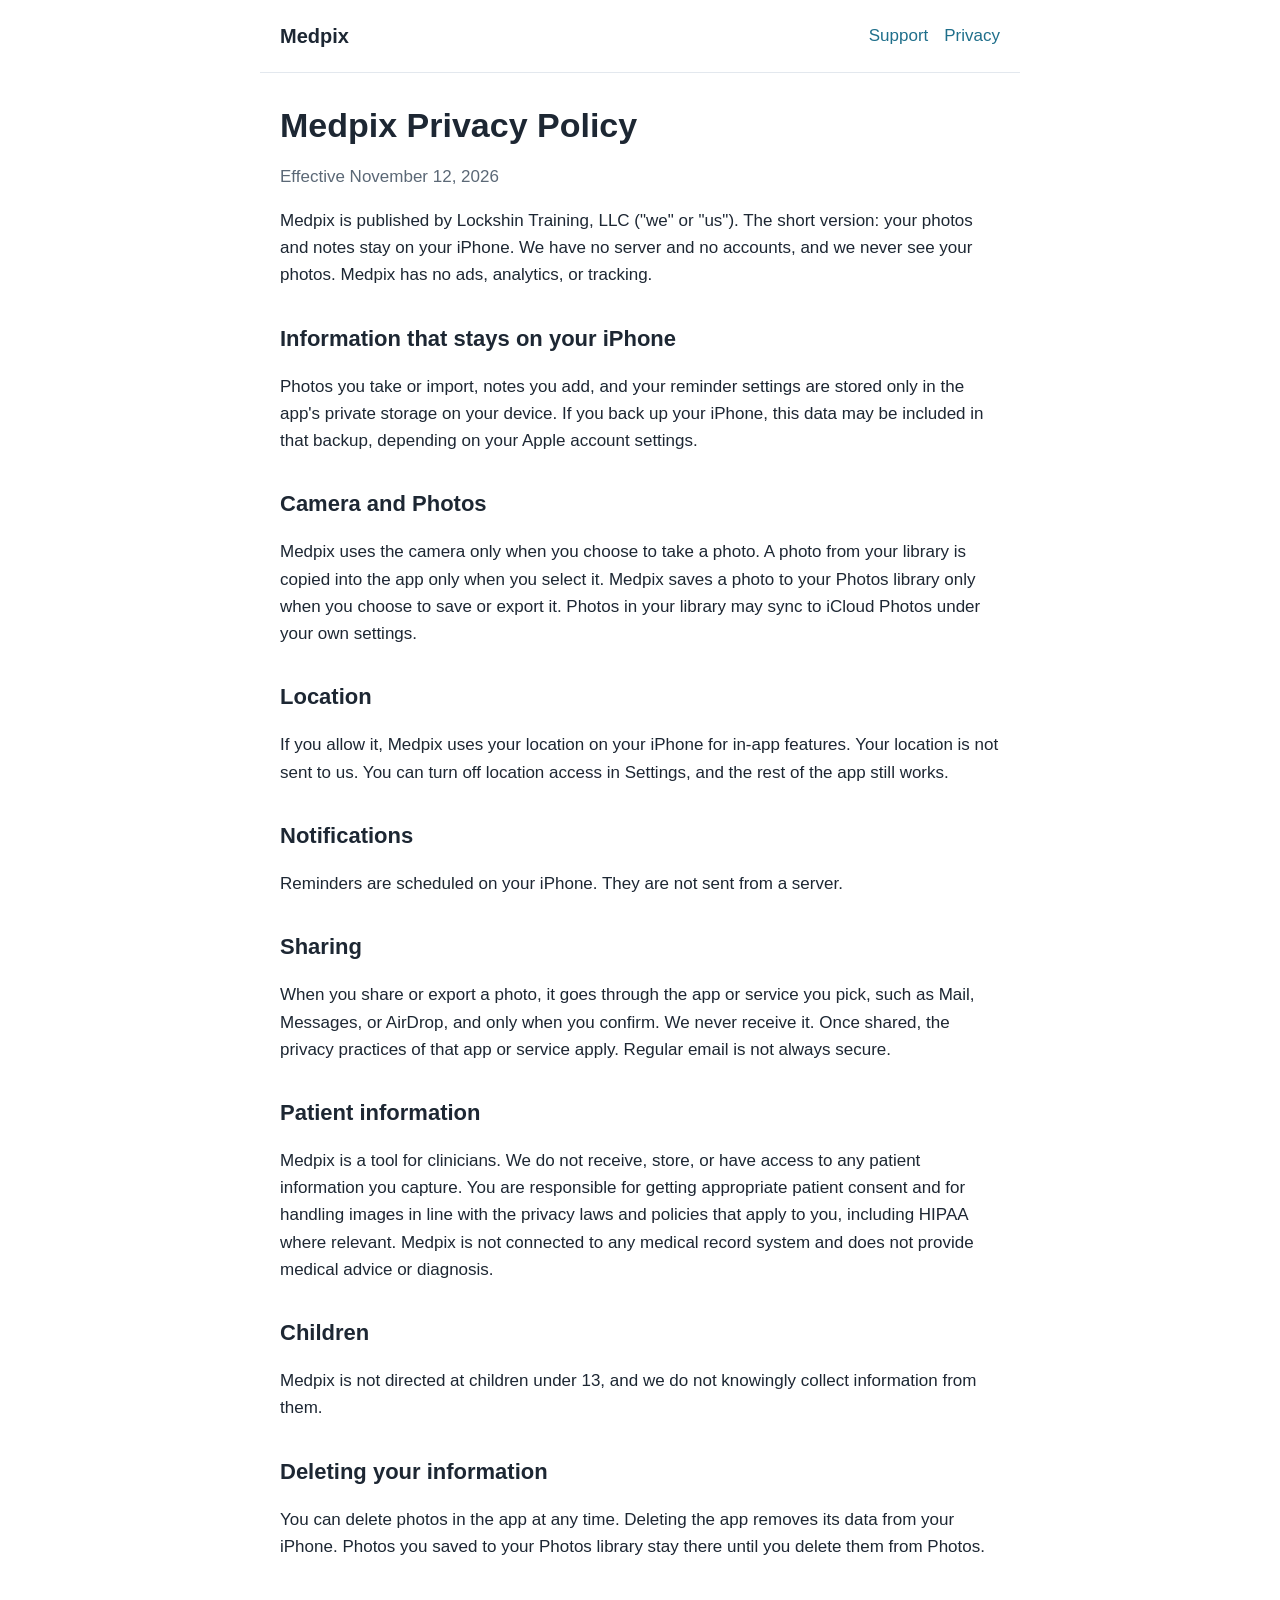
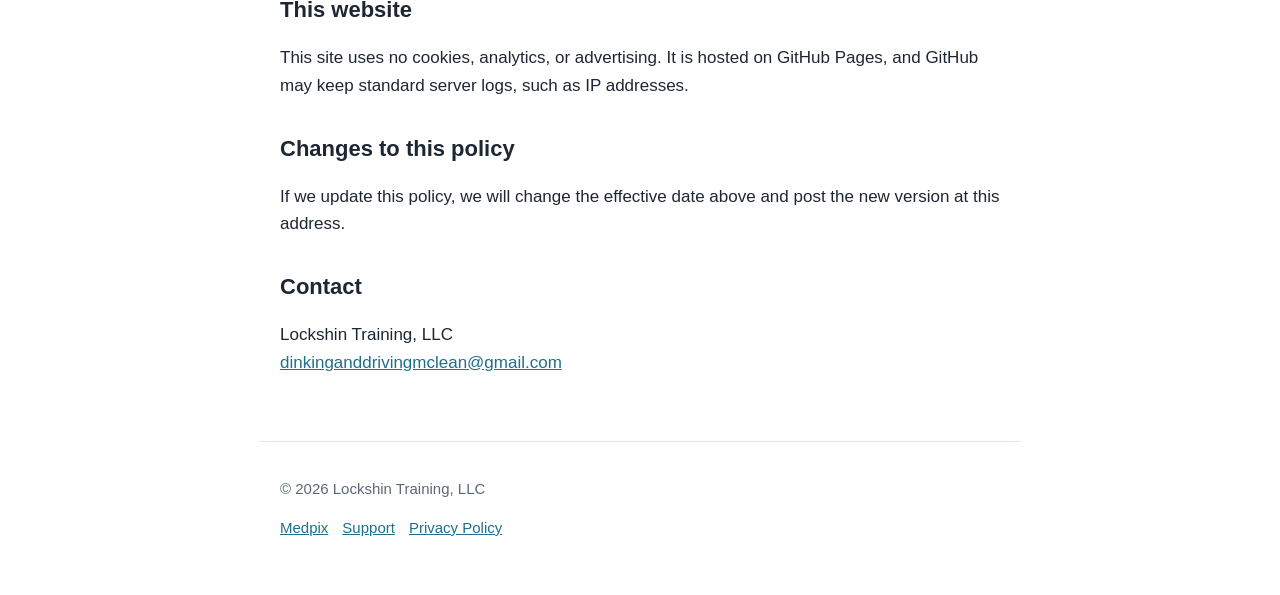
==== privacy/index.html @ dd565187 "Add files via upload" ====
<!DOCTYPE html>
<html lang="en">
<head>
<meta charset="utf-8">
<meta name="viewport" content="width=device-width, initial-scale=1">
<title>Medpix Privacy Policy</title>
<link rel="stylesheet" href="../assets/style.css">
</head>
<body>
<header>
  <a class="brand" href="../">Medpix</a>
  <nav><a href="../support/">Support</a><a href="./">Privacy</a></nav>
</header>
<main>
  <h1>Medpix Privacy Policy</h1>
  <p class="muted">Effective November 12, 2026</p>
  <p>Medpix is published by Lockshin Training, LLC ("we" or "us"). The short version: your photos and notes stay on your iPhone. We have no server and no accounts, and we never see your photos. Medpix has no ads, analytics, or tracking.</p>

  <h2>Information that stays on your iPhone</h2>
  <p>Photos you take or import, notes you add, and your reminder settings are stored only in the app's private storage on your device. If you back up your iPhone, this data may be included in that backup, depending on your Apple account settings.</p>

  <h2>Camera and Photos</h2>
  <p>Medpix uses the camera only when you choose to take a photo. A photo from your library is copied into the app only when you select it. Medpix saves a photo to your Photos library only when you choose to save or export it. Photos in your library may sync to iCloud Photos under your own settings.</p>

  <h2>Location</h2>
  <p>If you allow it, Medpix uses your location on your iPhone for in-app features. Your location is not sent to us. You can turn off location access in Settings, and the rest of the app still works.</p>

  <h2>Notifications</h2>
  <p>Reminders are scheduled on your iPhone. They are not sent from a server.</p>

  <h2>Sharing</h2>
  <p>When you share or export a photo, it goes through the app or service you pick, such as Mail, Messages, or AirDrop, and only when you confirm. We never receive it. Once shared, the privacy practices of that app or service apply. Regular email is not always secure.</p>

  <h2>Patient information</h2>
  <p>Medpix is a tool for clinicians. We do not receive, store, or have access to any patient information you capture. You are responsible for getting appropriate patient consent and for handling images in line with the privacy laws and policies that apply to you, including HIPAA where relevant. Medpix is not connected to any medical record system and does not provide medical advice or diagnosis.</p>

  <h2>Children</h2>
  <p>Medpix is not directed at children under 13, and we do not knowingly collect information from them.</p>

  <h2>Deleting your information</h2>
  <p>You can delete photos in the app at any time. Deleting the app removes its data from your iPhone. Photos you saved to your Photos library stay there until you delete them from Photos.</p>

  <h2>This website</h2>
  <p>This site uses no cookies, analytics, or advertising. It is hosted on GitHub Pages, and GitHub may keep standard server logs, such as IP addresses.</p>

  <h2>Changes to this policy</h2>
  <p>If we update this policy, we will change the effective date above and post the new version at this address.</p>

  <h2>Contact</h2>
  <p>Lockshin Training, LLC<br><a href="mailto:dinkinganddrivingmclean@gmail.com">dinkinganddrivingmclean@gmail.com</a></p>
</main>
<footer>
  <p>&copy; 2026 Lockshin Training, LLC</p>
  <p><a href="../">Medpix</a><a href="../support/">Support</a><a href="./">Privacy Policy</a></p>
</footer>
</body>
</html>
---- assets/style.css ----
:root{--bg:#ffffff;--text:#1d2733;--muted:#5b6876;--accent:#1f6f8b;--line:#e3e8ee;--card:#f5f8fa}
@media (prefers-color-scheme:dark){:root{--bg:#11161c;--text:#e8edf2;--muted:#a3b0bd;--accent:#6cc0dd;--line:#2a333d;--card:#18202a}}
*{box-sizing:border-box}
body{margin:0;background:var(--bg);color:var(--text);font:17px/1.6 -apple-system,BlinkMacSystemFont,"Segoe UI",Roboto,Helvetica,Arial,sans-serif}
a{color:var(--accent)}
header,main,footer{max-width:760px;margin:0 auto;padding:0 20px}
header{display:flex;justify-content:space-between;align-items:center;padding-top:20px;padding-bottom:20px;border-bottom:1px solid var(--line);flex-wrap:wrap;gap:8px}
.brand{font-weight:700;text-decoration:none;color:var(--text);font-size:20px}
nav a{margin-left:16px;text-decoration:none}
main{padding-top:32px;padding-bottom:48px}
h1{font-size:34px;line-height:1.2;margin:0 0 12px}
h2{font-size:22px;margin:32px 0 8px}
h3{font-size:18px;margin:24px 0 4px}
.lead{font-size:19px;color:var(--muted)}
.badge{display:inline-block;margin-top:12px;padding:8px 14px;border-radius:8px;background:var(--card);border:1px solid var(--line);font-weight:600}
.features{list-style:none;padding:0}
.features li{background:var(--card);border:1px solid var(--line);border-radius:10px;padding:14px 16px;margin:10px 0}
.note{background:var(--card);border-left:4px solid var(--accent);padding:12px 16px;border-radius:6px}
.muted{color:var(--muted)}
footer{border-top:1px solid var(--line);padding-top:20px;padding-bottom:40px;color:var(--muted);font-size:15px}
footer a{margin-right:14px}
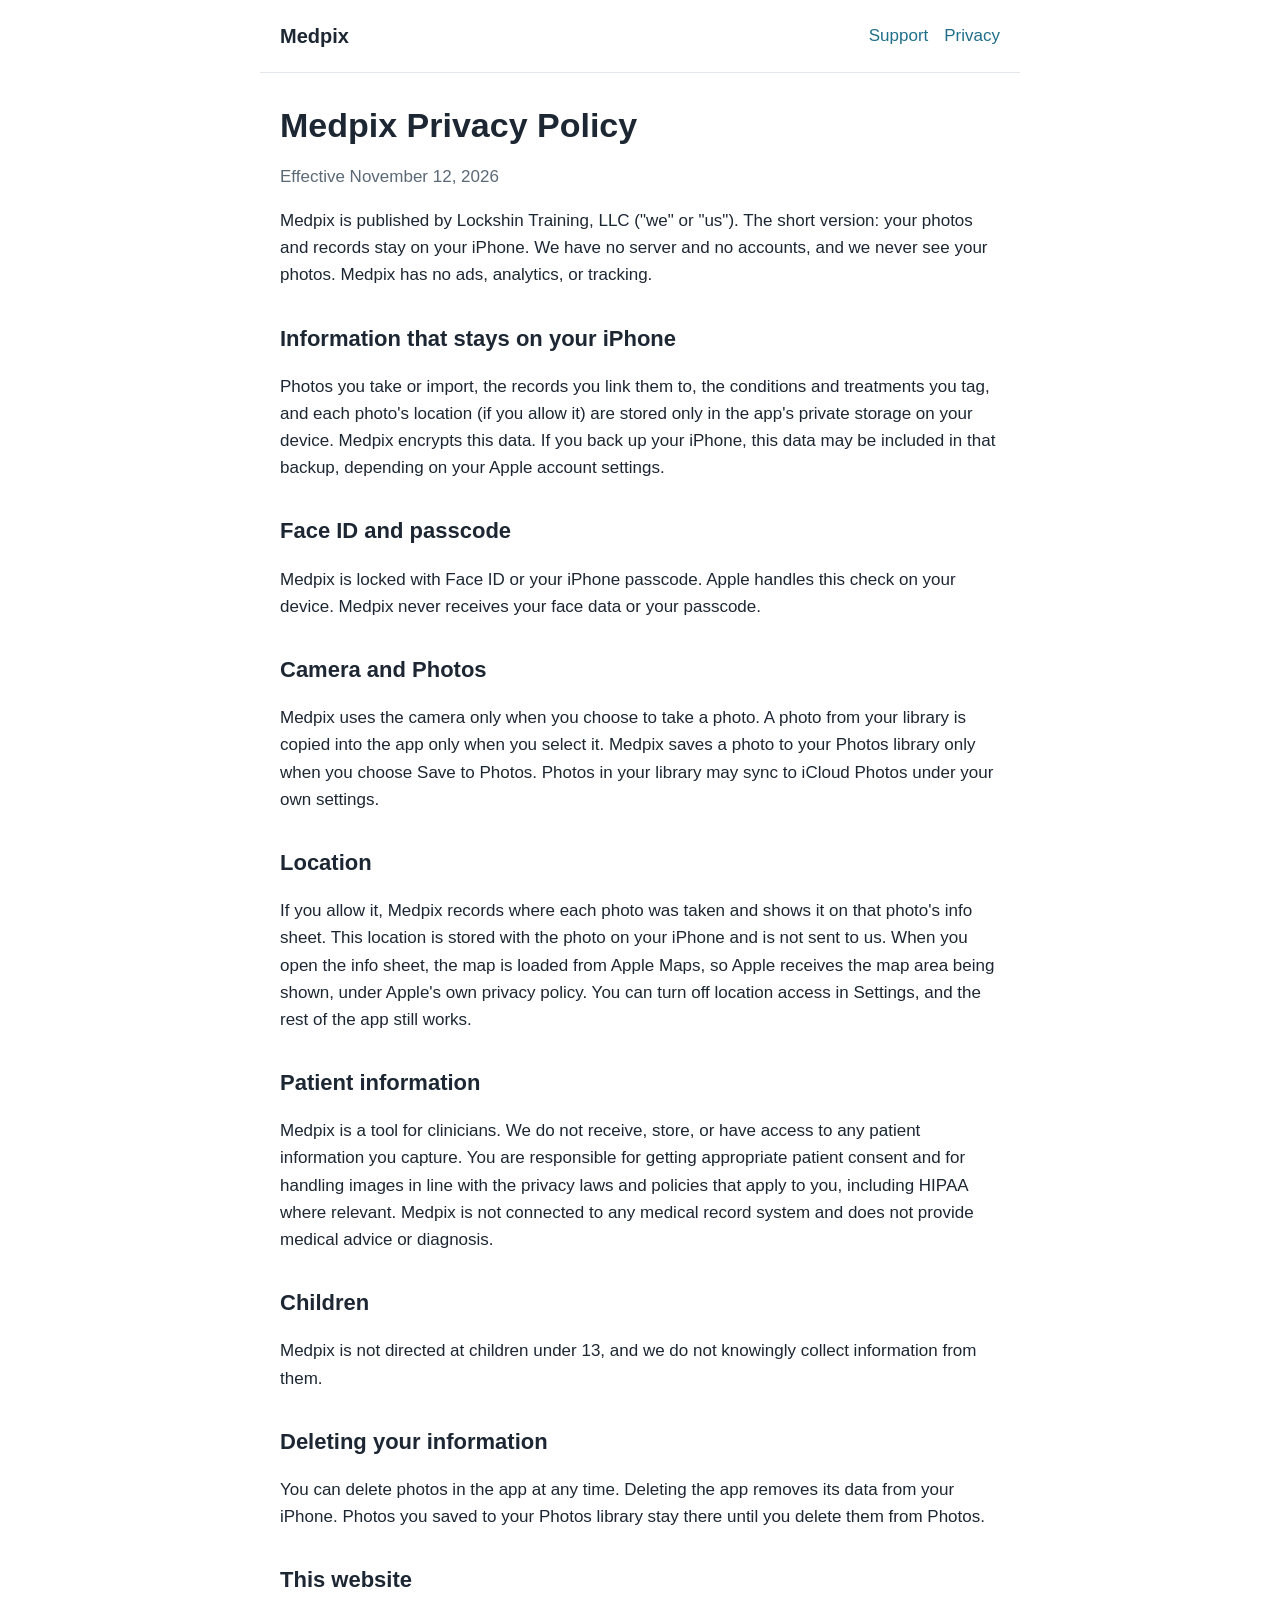
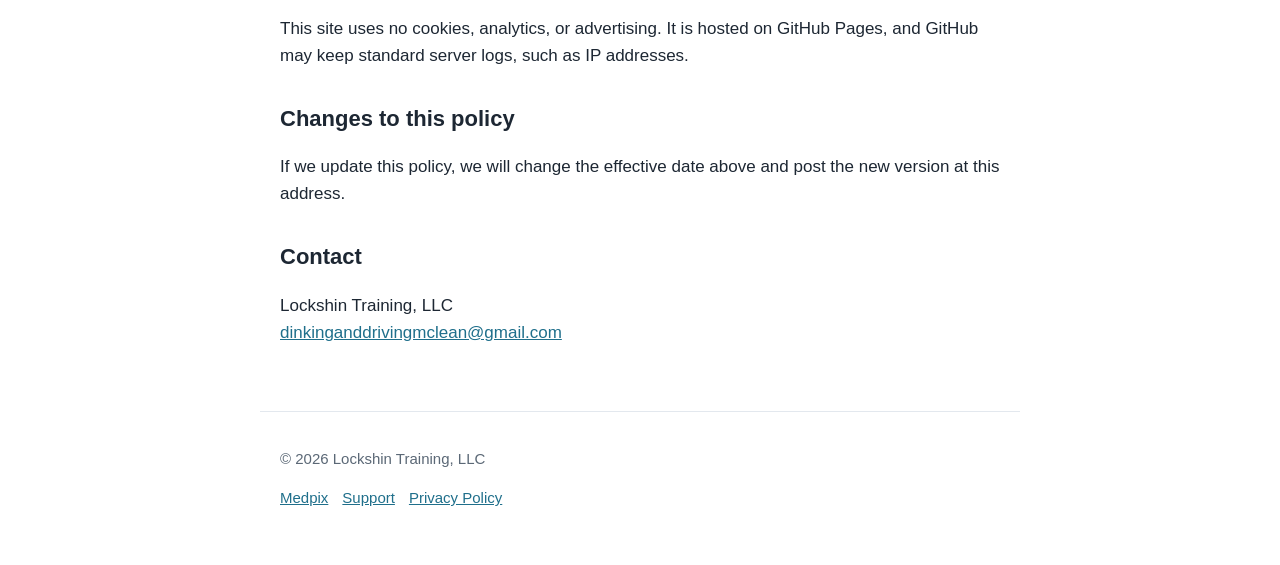
==== commit 8db45161: "Correct privacy policy to match app features" ====
--- a/privacy/index.html
+++ b/privacy/index.html
@@ -14,22 +14,19 @@
 <main>
   <h1>Medpix Privacy Policy</h1>
   <p class="muted">Effective November 12, 2026</p>
-  <p>Medpix is published by Lockshin Training, LLC ("we" or "us"). The short version: your photos and notes stay on your iPhone. We have no server and no accounts, and we never see your photos. Medpix has no ads, analytics, or tracking.</p>
+  <p>Medpix is published by Lockshin Training, LLC ("we" or "us"). The short version: your photos and records stay on your iPhone. We have no server and no accounts, and we never see your photos. Medpix has no ads, analytics, or tracking.</p>
 
   <h2>Information that stays on your iPhone</h2>
-  <p>Photos you take or import, notes you add, and your reminder settings are stored only in the app's private storage on your device. If you back up your iPhone, this data may be included in that backup, depending on your Apple account settings.</p>
+  <p>Photos you take or import, the records you link them to, the conditions and treatments you tag, and each photo's location (if you allow it) are stored only in the app's private storage on your device. Medpix encrypts this data. If you back up your iPhone, this data may be included in that backup, depending on your Apple account settings.</p>
+
+  <h2>Face ID and passcode</h2>
+  <p>Medpix is locked with Face ID or your iPhone passcode. Apple handles this check on your device. Medpix never receives your face data or your passcode.</p>
 
   <h2>Camera and Photos</h2>
-  <p>Medpix uses the camera only when you choose to take a photo. A photo from your library is copied into the app only when you select it. Medpix saves a photo to your Photos library only when you choose to save or export it. Photos in your library may sync to iCloud Photos under your own settings.</p>
+  <p>Medpix uses the camera only when you choose to take a photo. A photo from your library is copied into the app only when you select it. Medpix saves a photo to your Photos library only when you choose Save to Photos. Photos in your library may sync to iCloud Photos under your own settings.</p>
 
   <h2>Location</h2>
-  <p>If you allow it, Medpix uses your location on your iPhone for in-app features. Your location is not sent to us. You can turn off location access in Settings, and the rest of the app still works.</p>
-
-  <h2>Notifications</h2>
-  <p>Reminders are scheduled on your iPhone. They are not sent from a server.</p>
-
-  <h2>Sharing</h2>
-  <p>When you share or export a photo, it goes through the app or service you pick, such as Mail, Messages, or AirDrop, and only when you confirm. We never receive it. Once shared, the privacy practices of that app or service apply. Regular email is not always secure.</p>
+  <p>If you allow it, Medpix records where each photo was taken and shows it on that photo's info sheet. This location is stored with the photo on your iPhone and is not sent to us. When you open the info sheet, the map is loaded from Apple Maps, so Apple receives the map area being shown, under Apple's own privacy policy. You can turn off location access in Settings, and the rest of the app still works.</p>
 
   <h2>Patient information</h2>
   <p>Medpix is a tool for clinicians. We do not receive, store, or have access to any patient information you capture. You are responsible for getting appropriate patient consent and for handling images in line with the privacy laws and policies that apply to you, including HIPAA where relevant. Medpix is not connected to any medical record system and does not provide medical advice or diagnosis.</p>
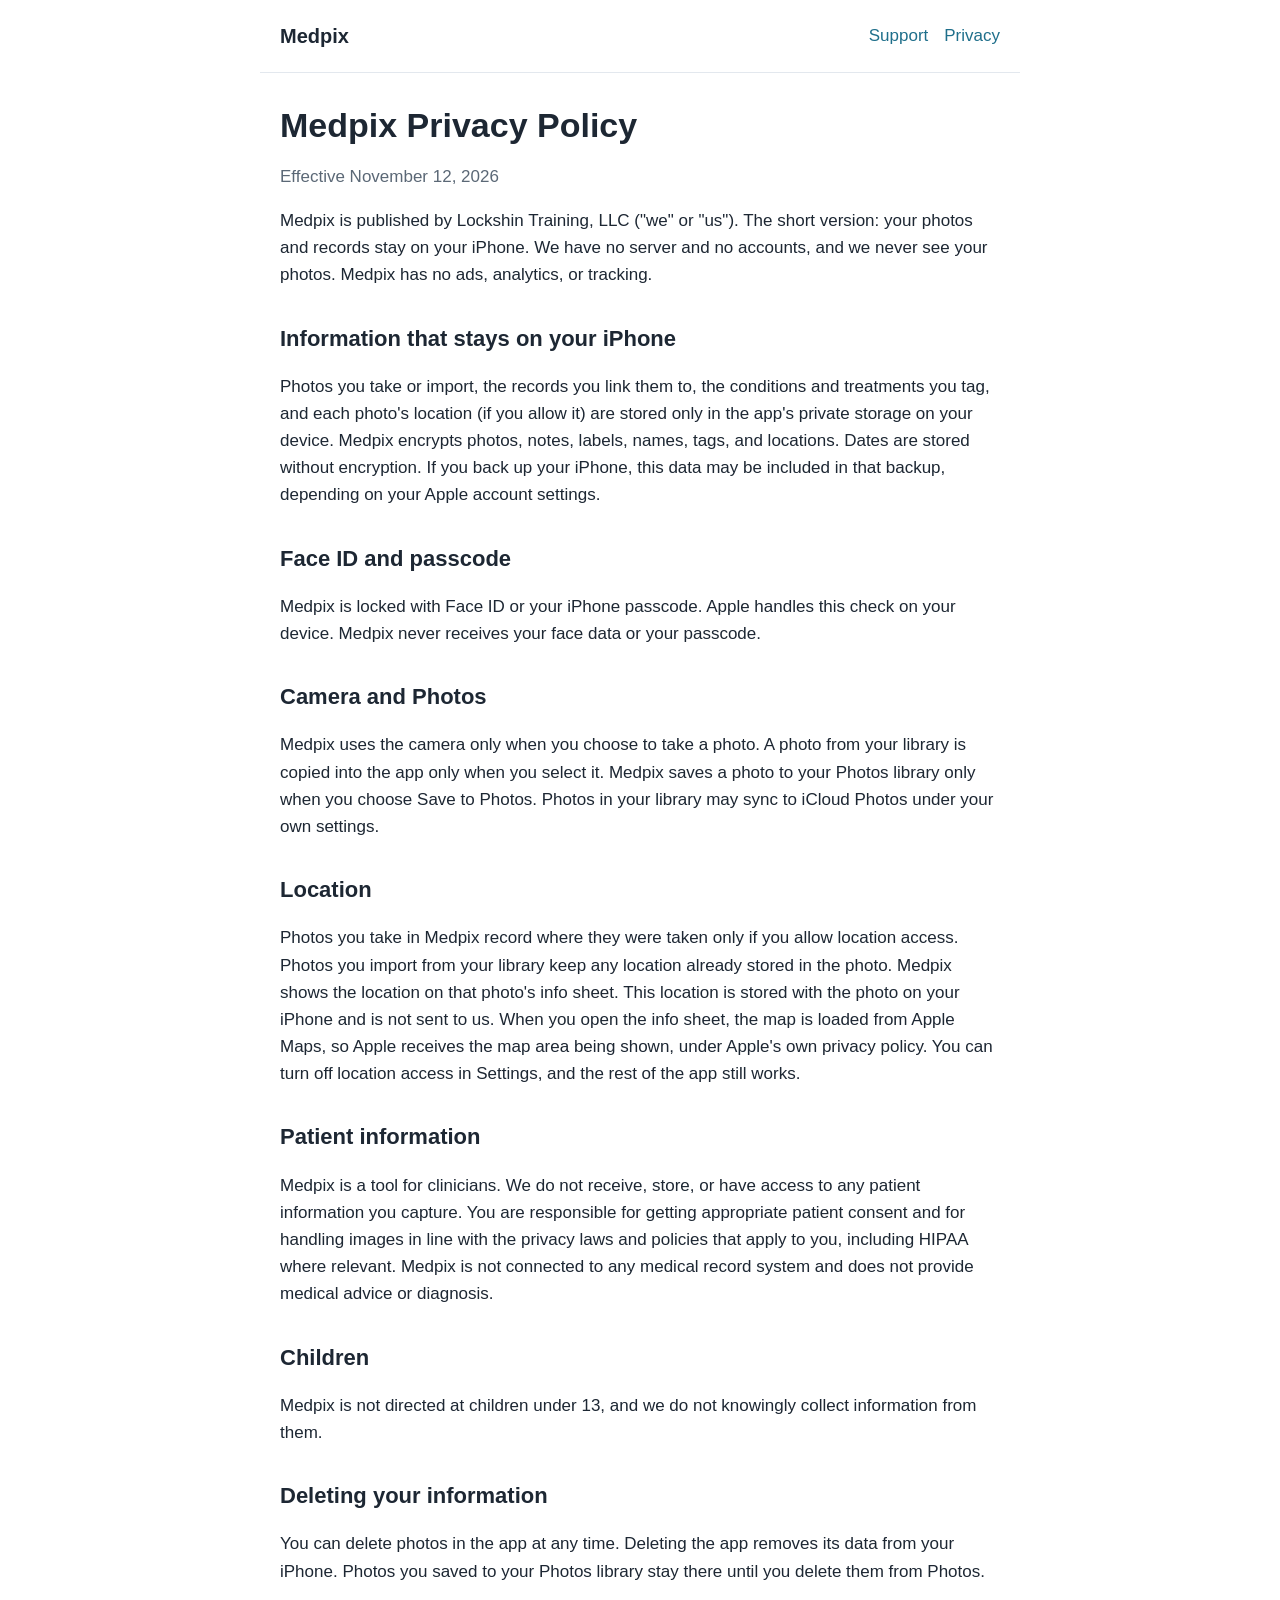
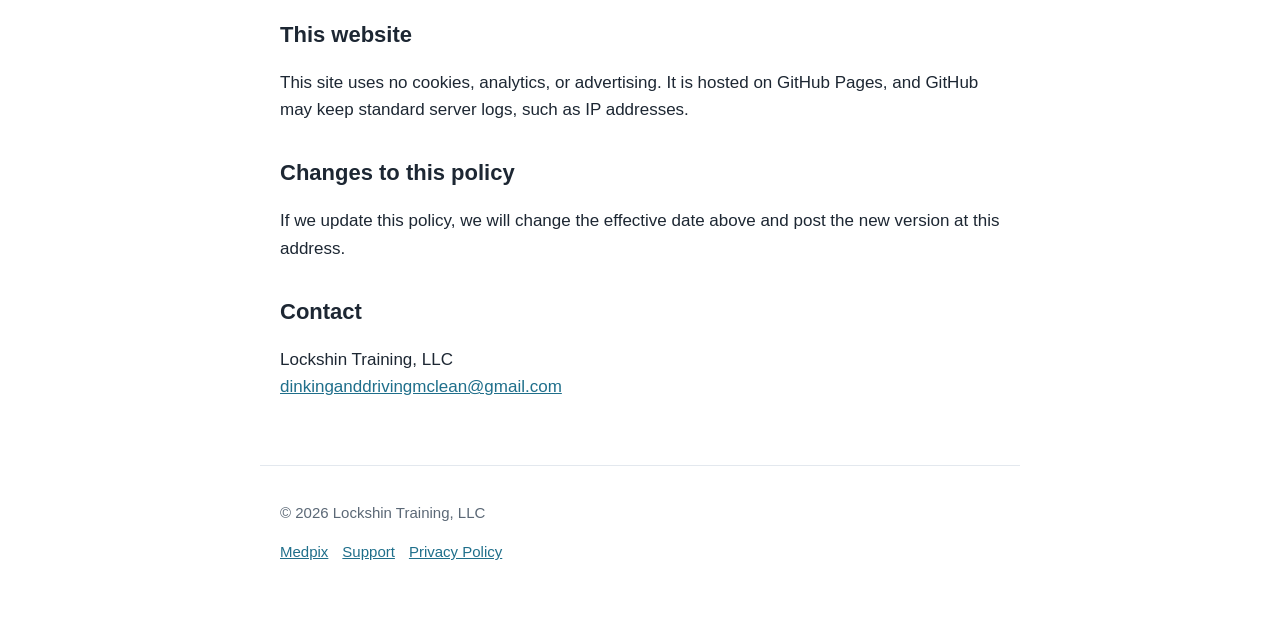
==== commit 3af21853: "Fix privacy wording: encryption scope and imported photo location" ====
--- a/privacy/index.html
+++ b/privacy/index.html
@@ -17,7 +17,7 @@
   <p>Medpix is published by Lockshin Training, LLC ("we" or "us"). The short version: your photos and records stay on your iPhone. We have no server and no accounts, and we never see your photos. Medpix has no ads, analytics, or tracking.</p>
 
   <h2>Information that stays on your iPhone</h2>
-  <p>Photos you take or import, the records you link them to, the conditions and treatments you tag, and each photo's location (if you allow it) are stored only in the app's private storage on your device. Medpix encrypts this data. If you back up your iPhone, this data may be included in that backup, depending on your Apple account settings.</p>
+  <p>Photos you take or import, the records you link them to, the conditions and treatments you tag, and each photo's location (if you allow it) are stored only in the app's private storage on your device. Medpix encrypts photos, notes, labels, names, tags, and locations. Dates are stored without encryption. If you back up your iPhone, this data may be included in that backup, depending on your Apple account settings.</p>
 
   <h2>Face ID and passcode</h2>
   <p>Medpix is locked with Face ID or your iPhone passcode. Apple handles this check on your device. Medpix never receives your face data or your passcode.</p>
@@ -26,7 +26,7 @@
   <p>Medpix uses the camera only when you choose to take a photo. A photo from your library is copied into the app only when you select it. Medpix saves a photo to your Photos library only when you choose Save to Photos. Photos in your library may sync to iCloud Photos under your own settings.</p>
 
   <h2>Location</h2>
-  <p>If you allow it, Medpix records where each photo was taken and shows it on that photo's info sheet. This location is stored with the photo on your iPhone and is not sent to us. When you open the info sheet, the map is loaded from Apple Maps, so Apple receives the map area being shown, under Apple's own privacy policy. You can turn off location access in Settings, and the rest of the app still works.</p>
+  <p>Photos you take in Medpix record where they were taken only if you allow location access. Photos you import from your library keep any location already stored in the photo. Medpix shows the location on that photo's info sheet. This location is stored with the photo on your iPhone and is not sent to us. When you open the info sheet, the map is loaded from Apple Maps, so Apple receives the map area being shown, under Apple's own privacy policy. You can turn off location access in Settings, and the rest of the app still works.</p>
 
   <h2>Patient information</h2>
   <p>Medpix is a tool for clinicians. We do not receive, store, or have access to any patient information you capture. You are responsible for getting appropriate patient consent and for handling images in line with the privacy laws and policies that apply to you, including HIPAA where relevant. Medpix is not connected to any medical record system and does not provide medical advice or diagnosis.</p>
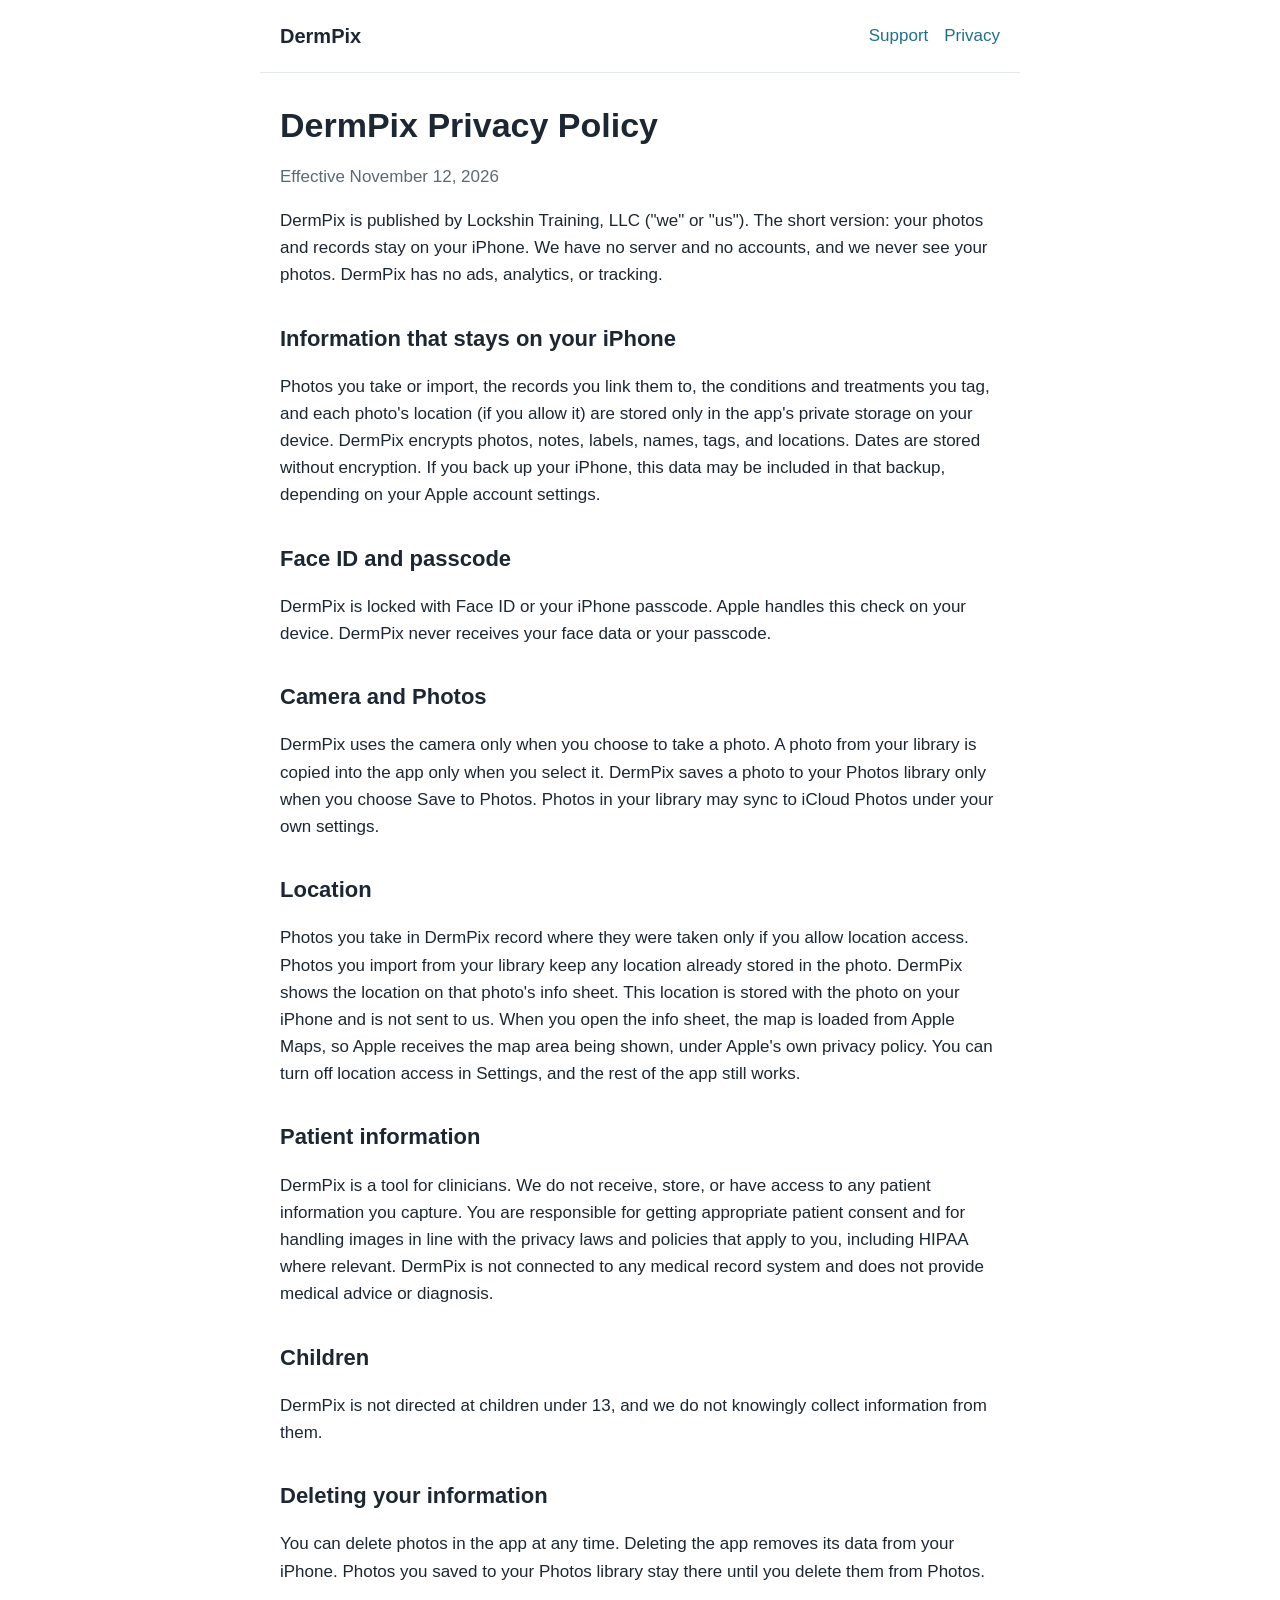
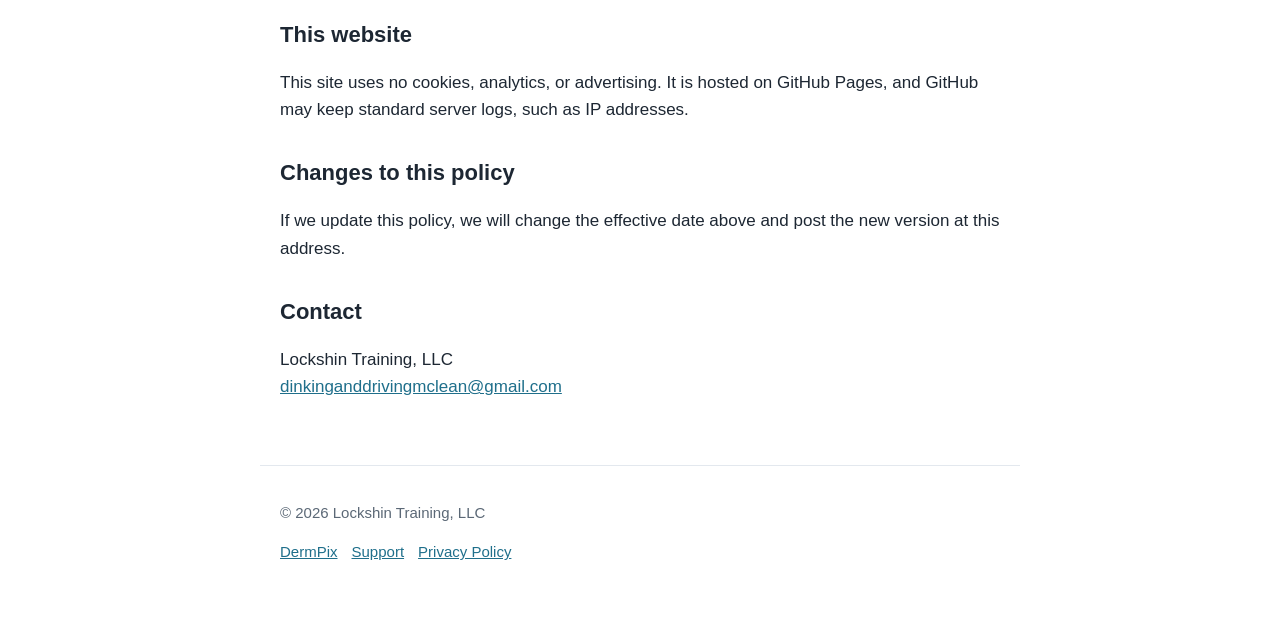
==== commit 9945f65b: "Rename Medpix to DermPix on privacy page" ====
--- a/privacy/index.html
+++ b/privacy/index.html
@@ -3,36 +3,36 @@
 <head>
 <meta charset="utf-8">
 <meta name="viewport" content="width=device-width, initial-scale=1">
-<title>Medpix Privacy Policy</title>
+<title>DermPix Privacy Policy</title>
 <link rel="stylesheet" href="../assets/style.css">
 </head>
 <body>
 <header>
-  <a class="brand" href="../">Medpix</a>
+  <a class="brand" href="../">DermPix</a>
   <nav><a href="../support/">Support</a><a href="./">Privacy</a></nav>
 </header>
 <main>
-  <h1>Medpix Privacy Policy</h1>
+  <h1>DermPix Privacy Policy</h1>
   <p class="muted">Effective November 12, 2026</p>
-  <p>Medpix is published by Lockshin Training, LLC ("we" or "us"). The short version: your photos and records stay on your iPhone. We have no server and no accounts, and we never see your photos. Medpix has no ads, analytics, or tracking.</p>
+  <p>DermPix is published by Lockshin Training, LLC ("we" or "us"). The short version: your photos and records stay on your iPhone. We have no server and no accounts, and we never see your photos. DermPix has no ads, analytics, or tracking.</p>
 
   <h2>Information that stays on your iPhone</h2>
-  <p>Photos you take or import, the records you link them to, the conditions and treatments you tag, and each photo's location (if you allow it) are stored only in the app's private storage on your device. Medpix encrypts photos, notes, labels, names, tags, and locations. Dates are stored without encryption. If you back up your iPhone, this data may be included in that backup, depending on your Apple account settings.</p>
+  <p>Photos you take or import, the records you link them to, the conditions and treatments you tag, and each photo's location (if you allow it) are stored only in the app's private storage on your device. DermPix encrypts photos, notes, labels, names, tags, and locations. Dates are stored without encryption. If you back up your iPhone, this data may be included in that backup, depending on your Apple account settings.</p>
 
   <h2>Face ID and passcode</h2>
-  <p>Medpix is locked with Face ID or your iPhone passcode. Apple handles this check on your device. Medpix never receives your face data or your passcode.</p>
+  <p>DermPix is locked with Face ID or your iPhone passcode. Apple handles this check on your device. DermPix never receives your face data or your passcode.</p>
 
   <h2>Camera and Photos</h2>
-  <p>Medpix uses the camera only when you choose to take a photo. A photo from your library is copied into the app only when you select it. Medpix saves a photo to your Photos library only when you choose Save to Photos. Photos in your library may sync to iCloud Photos under your own settings.</p>
+  <p>DermPix uses the camera only when you choose to take a photo. A photo from your library is copied into the app only when you select it. DermPix saves a photo to your Photos library only when you choose Save to Photos. Photos in your library may sync to iCloud Photos under your own settings.</p>
 
   <h2>Location</h2>
-  <p>Photos you take in Medpix record where they were taken only if you allow location access. Photos you import from your library keep any location already stored in the photo. Medpix shows the location on that photo's info sheet. This location is stored with the photo on your iPhone and is not sent to us. When you open the info sheet, the map is loaded from Apple Maps, so Apple receives the map area being shown, under Apple's own privacy policy. You can turn off location access in Settings, and the rest of the app still works.</p>
+  <p>Photos you take in DermPix record where they were taken only if you allow location access. Photos you import from your library keep any location already stored in the photo. DermPix shows the location on that photo's info sheet. This location is stored with the photo on your iPhone and is not sent to us. When you open the info sheet, the map is loaded from Apple Maps, so Apple receives the map area being shown, under Apple's own privacy policy. You can turn off location access in Settings, and the rest of the app still works.</p>
 
   <h2>Patient information</h2>
-  <p>Medpix is a tool for clinicians. We do not receive, store, or have access to any patient information you capture. You are responsible for getting appropriate patient consent and for handling images in line with the privacy laws and policies that apply to you, including HIPAA where relevant. Medpix is not connected to any medical record system and does not provide medical advice or diagnosis.</p>
+  <p>DermPix is a tool for clinicians. We do not receive, store, or have access to any patient information you capture. You are responsible for getting appropriate patient consent and for handling images in line with the privacy laws and policies that apply to you, including HIPAA where relevant. DermPix is not connected to any medical record system and does not provide medical advice or diagnosis.</p>
 
   <h2>Children</h2>
-  <p>Medpix is not directed at children under 13, and we do not knowingly collect information from them.</p>
+  <p>DermPix is not directed at children under 13, and we do not knowingly collect information from them.</p>
 
   <h2>Deleting your information</h2>
   <p>You can delete photos in the app at any time. Deleting the app removes its data from your iPhone. Photos you saved to your Photos library stay there until you delete them from Photos.</p>
@@ -48,7 +48,7 @@
 </main>
 <footer>
   <p>&copy; 2026 Lockshin Training, LLC</p>
-  <p><a href="../">Medpix</a><a href="../support/">Support</a><a href="./">Privacy Policy</a></p>
+  <p><a href="../">DermPix</a><a href="../support/">Support</a><a href="./">Privacy Policy</a></p>
 </footer>
 </body>
 </html>
